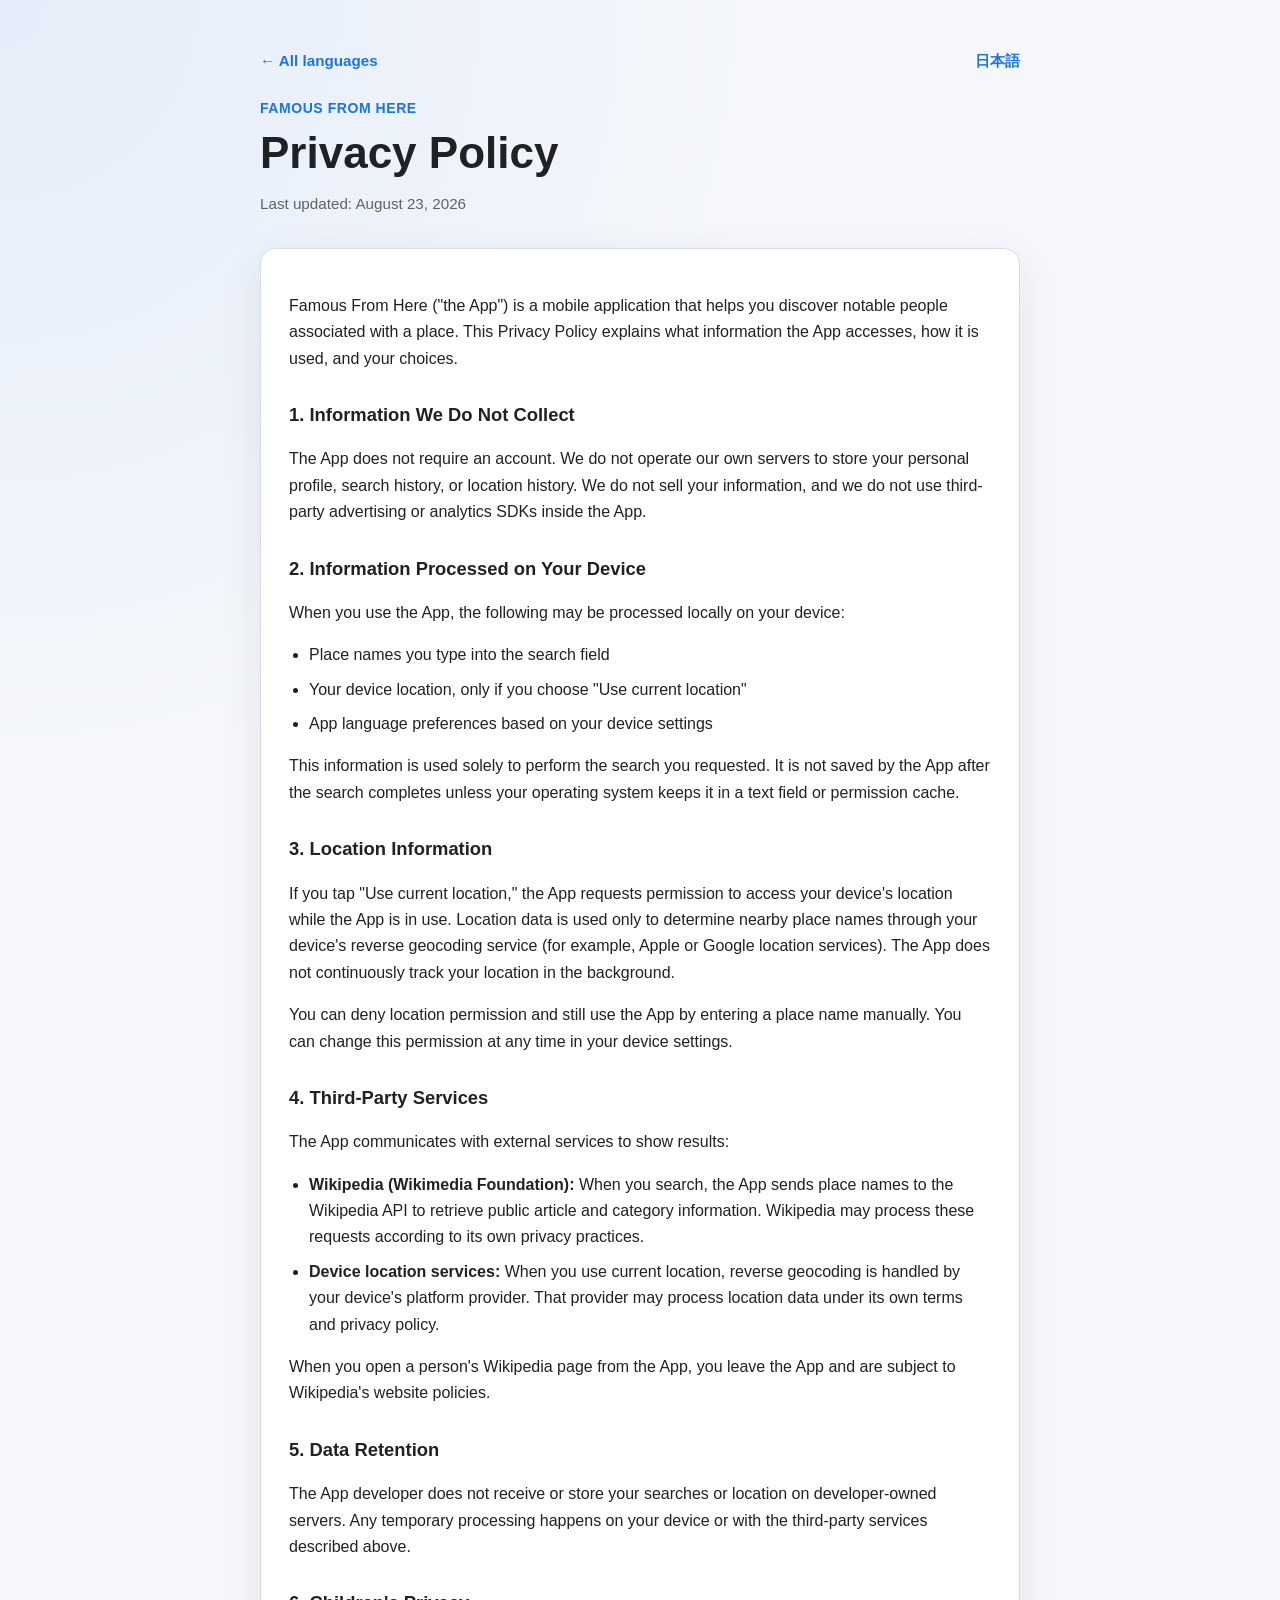
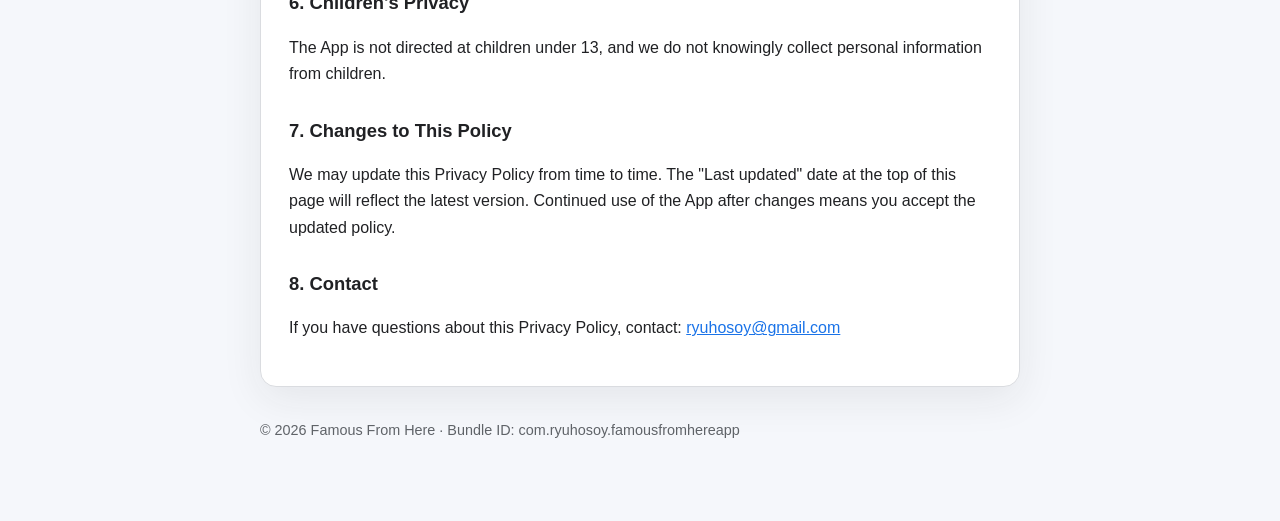
==== en/index.html @ b4ec93ab "Add privacy policy site for Famous From Here. Static bilingual pages for App Store compliance and Gi" ====
<!DOCTYPE html>
<html lang="en">
<head>
  <meta charset="UTF-8">
  <meta name="viewport" content="width=device-width, initial-scale=1.0">
  <title>Privacy Policy — Famous From Here</title>
  <meta name="description" content="Privacy Policy for the Famous From Here mobile app.">
  <link rel="stylesheet" href="../styles.css">
  <link rel="alternate" hreflang="en" href="./">
  <link rel="alternate" hreflang="ja" href="../ja/">
</head>
<body>
  <main class="shell">
    <div class="topbar">
      <a href="../">← All languages</a>
      <a href="../ja/">日本語</a>
    </div>

    <header class="hero">
      <p class="eyebrow">Famous From Here</p>
      <h1>Privacy Policy</h1>
      <p class="updated">Last updated: August 23, 2026</p>
    </header>

    <article class="card policy">
      <p>
        Famous From Here ("the App") is a mobile application that helps you discover notable
        people associated with a place. This Privacy Policy explains what information the App
        accesses, how it is used, and your choices.
      </p>

      <h2>1. Information We Do Not Collect</h2>
      <p>
        The App does not require an account. We do not operate our own servers to store your
        personal profile, search history, or location history. We do not sell your information,
        and we do not use third-party advertising or analytics SDKs inside the App.
      </p>

      <h2>2. Information Processed on Your Device</h2>
      <p>When you use the App, the following may be processed locally on your device:</p>
      <ul>
        <li>Place names you type into the search field</li>
        <li>Your device location, only if you choose "Use current location"</li>
        <li>App language preferences based on your device settings</li>
      </ul>
      <p>
        This information is used solely to perform the search you requested. It is not saved by
        the App after the search completes unless your operating system keeps it in a text field
        or permission cache.
      </p>

      <h2>3. Location Information</h2>
      <p>
        If you tap "Use current location," the App requests permission to access your device's
        location while the App is in use. Location data is used only to determine nearby place
        names through your device's reverse geocoding service (for example, Apple or Google
        location services). The App does not continuously track your location in the background.
      </p>
      <p>
        You can deny location permission and still use the App by entering a place name manually.
        You can change this permission at any time in your device settings.
      </p>

      <h2>4. Third-Party Services</h2>
      <p>The App communicates with external services to show results:</p>
      <ul>
        <li>
          <strong>Wikipedia (Wikimedia Foundation):</strong> When you search, the App sends place
          names to the Wikipedia API to retrieve public article and category information. Wikipedia
          may process these requests according to its own privacy practices.
        </li>
        <li>
          <strong>Device location services:</strong> When you use current location, reverse
          geocoding is handled by your device's platform provider. That provider may process
          location data under its own terms and privacy policy.
        </li>
      </ul>
      <p>
        When you open a person's Wikipedia page from the App, you leave the App and are subject
        to Wikipedia's website policies.
      </p>

      <h2>5. Data Retention</h2>
      <p>
        The App developer does not receive or store your searches or location on developer-owned
        servers. Any temporary processing happens on your device or with the third-party services
        described above.
      </p>

      <h2>6. Children's Privacy</h2>
      <p>
        The App is not directed at children under 13, and we do not knowingly collect personal
        information from children.
      </p>

      <h2>7. Changes to This Policy</h2>
      <p>
        We may update this Privacy Policy from time to time. The "Last updated" date at the top
        of this page will reflect the latest version. Continued use of the App after changes
        means you accept the updated policy.
      </p>

      <h2>8. Contact</h2>
      <p>
        If you have questions about this Privacy Policy, contact:
        <a href="mailto:ryuhosoy@gmail.com">ryuhosoy@gmail.com</a>
      </p>
    </article>

    <footer class="footer">
      <p>© 2026 Famous From Here · Bundle ID: com.ryuhosoy.famousfromhereapp</p>
    </footer>
  </main>
</body>
</html>
---- styles.css ----
:root {
  color-scheme: light;
  --bg: #f5f7fb;
  --surface: #ffffff;
  --text: #202124;
  --muted: #5f6368;
  --accent: #1a73e8;
  --border: #dadce0;
  --shadow: 0 12px 40px rgba(32, 33, 36, 0.08);
  --radius: 16px;
  --max-width: 760px;
  font-family: -apple-system, BlinkMacSystemFont, "Segoe UI", Roboto, Helvetica, Arial, sans-serif;
}

* {
  box-sizing: border-box;
}

body {
  margin: 0;
  min-height: 100vh;
  background:
    radial-gradient(circle at top left, rgba(26, 115, 232, 0.08), transparent 32%),
    var(--bg);
  color: var(--text);
  line-height: 1.65;
}

a {
  color: var(--accent);
}

.shell {
  width: min(calc(100% - 32px), var(--max-width));
  margin: 0 auto;
  padding: 48px 0 64px;
}

.hero {
  margin-bottom: 32px;
}

.eyebrow {
  margin: 0 0 8px;
  color: var(--accent);
  font-size: 0.875rem;
  font-weight: 700;
  letter-spacing: 0.04em;
  text-transform: uppercase;
}

h1 {
  margin: 0 0 12px;
  font-size: clamp(2rem, 5vw, 2.75rem);
  line-height: 1.15;
}

.lede,
.updated {
  margin: 0;
  color: var(--muted);
}

.updated {
  margin-top: 8px;
  font-size: 0.95rem;
}

.card {
  background: var(--surface);
  border: 1px solid var(--border);
  border-radius: var(--radius);
  box-shadow: var(--shadow);
  padding: 28px;
}

.policy h2 {
  margin: 28px 0 10px;
  font-size: 1.15rem;
}

.policy h2:first-child {
  margin-top: 0;
}

.policy p,
.policy li {
  color: var(--text);
}

.policy ul {
  margin: 0;
  padding-left: 1.25rem;
}

.policy li + li {
  margin-top: 8px;
}

.lang-switch {
  display: grid;
  gap: 12px;
}

.lang-card {
  display: flex;
  align-items: center;
  justify-content: space-between;
  padding: 18px 20px;
  border: 1px solid var(--border);
  border-radius: 14px;
  background: var(--surface);
  color: inherit;
  text-decoration: none;
  box-shadow: var(--shadow);
  transition: transform 0.15s ease, border-color 0.15s ease;
}

.lang-card:hover {
  transform: translateY(-1px);
  border-color: rgba(26, 115, 232, 0.35);
}

.lang-label {
  font-size: 1.05rem;
  font-weight: 600;
}

.lang-arrow {
  color: var(--accent);
  font-size: 1.25rem;
}

.topbar {
  display: flex;
  justify-content: space-between;
  align-items: center;
  gap: 16px;
  margin-bottom: 24px;
}

.topbar a {
  text-decoration: none;
  font-size: 0.95rem;
  font-weight: 600;
}

.footer {
  margin-top: 32px;
  color: var(--muted);
  font-size: 0.9rem;
}

@media (max-width: 640px) {
  .shell {
    padding-top: 32px;
  }

  .card {
    padding: 22px;
  }
}
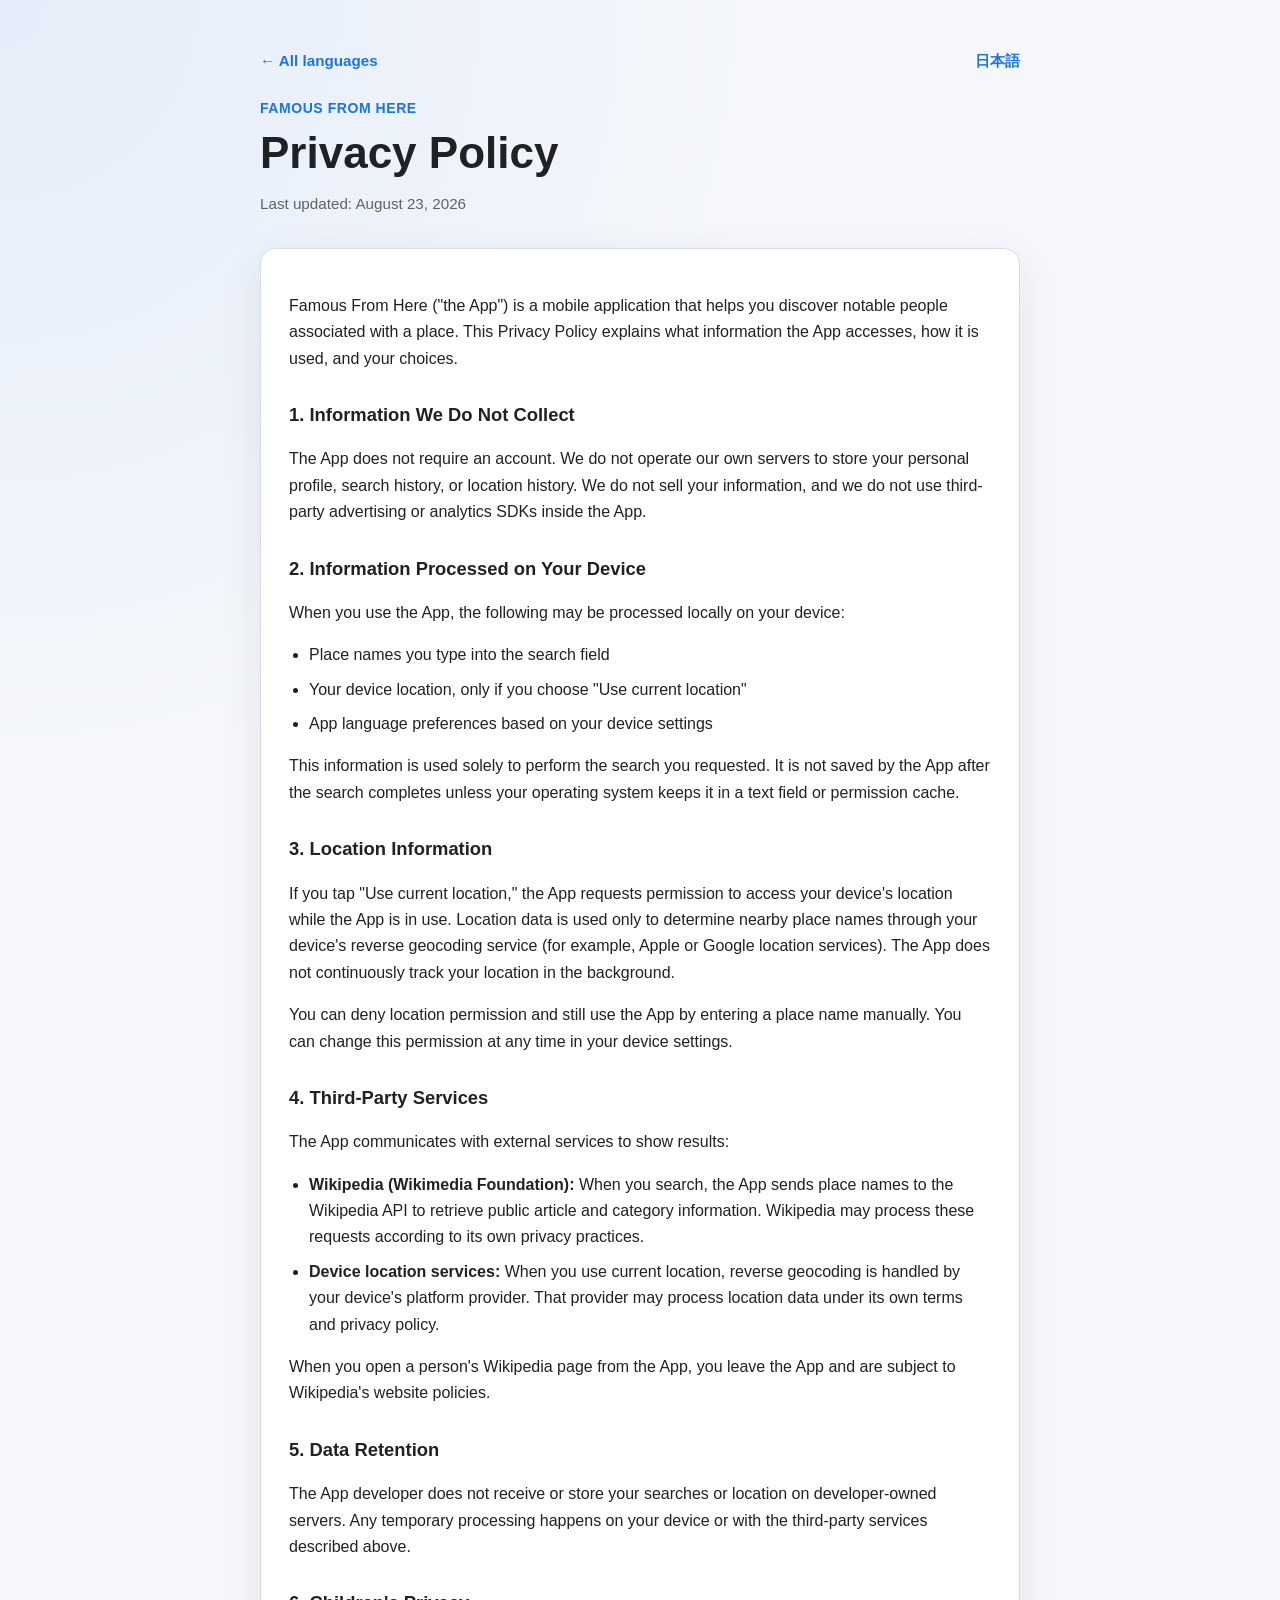
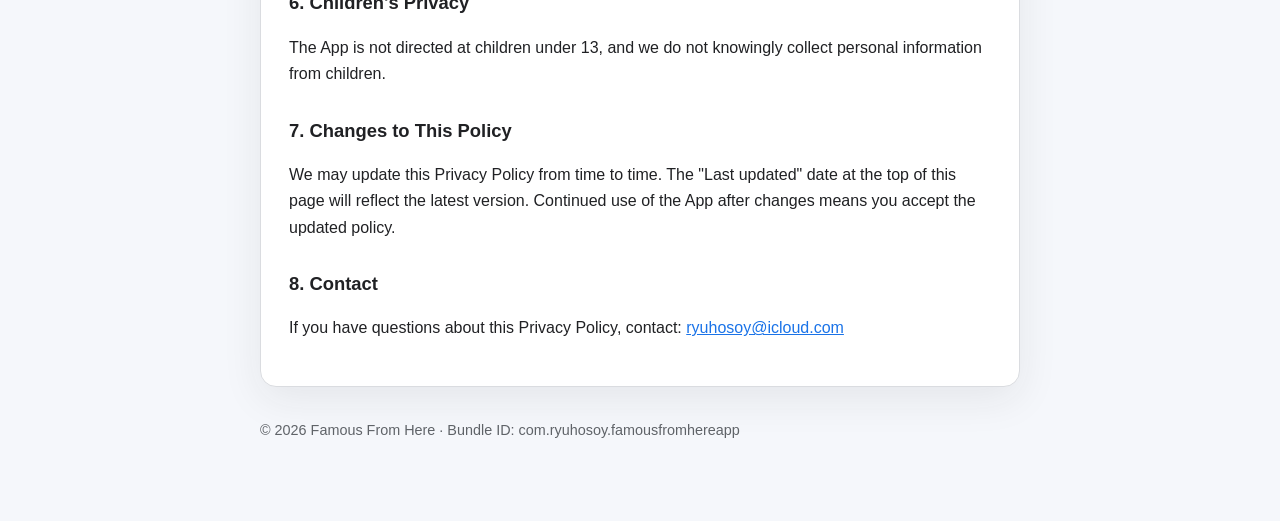
==== commit 1e416707: "Update index.html" ====
--- a/en/index.html
+++ b/en/index.html
@@ -103,7 +103,7 @@
       <h2>8. Contact</h2>
       <p>
         If you have questions about this Privacy Policy, contact:
-        <a href="mailto:ryuhosoy@gmail.com">ryuhosoy@gmail.com</a>
+        <a href="mailto:ryuhosoy@icloud.com">ryuhosoy@icloud.com</a>
       </p>
     </article>
 
